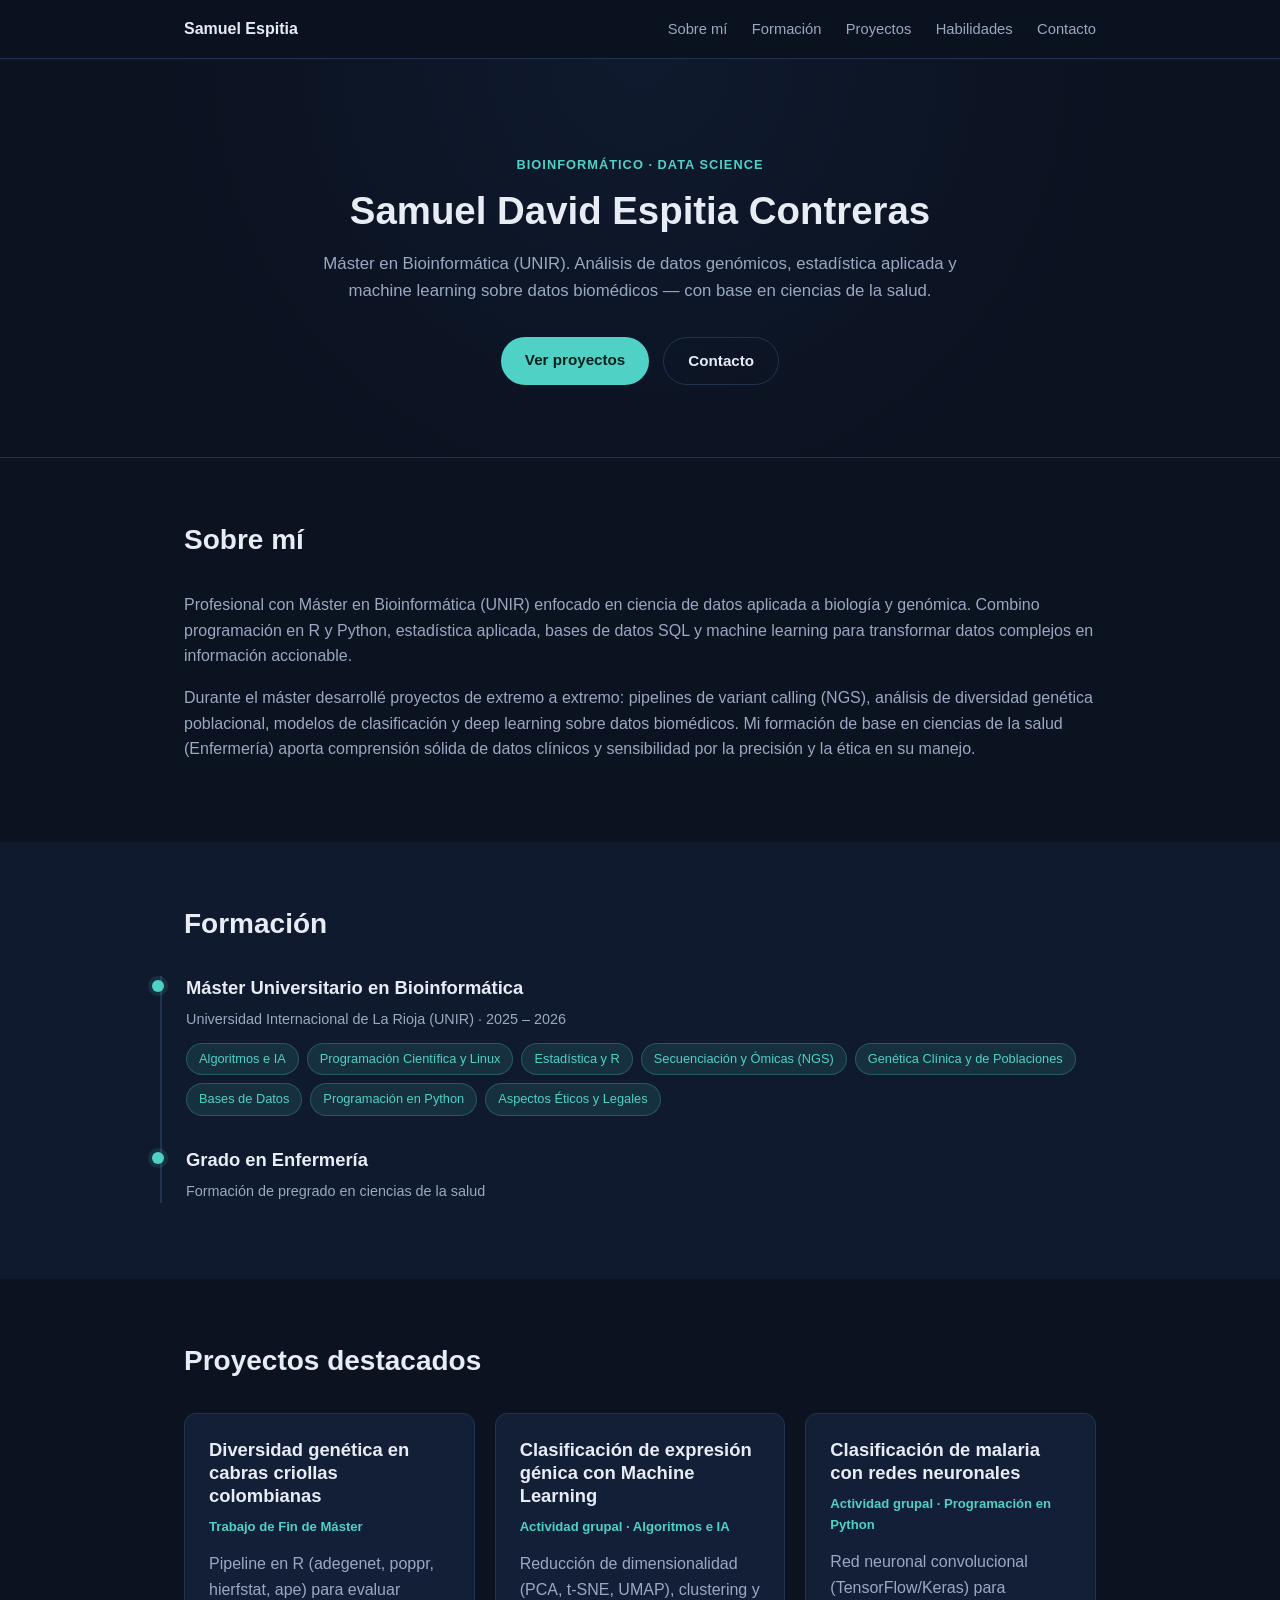
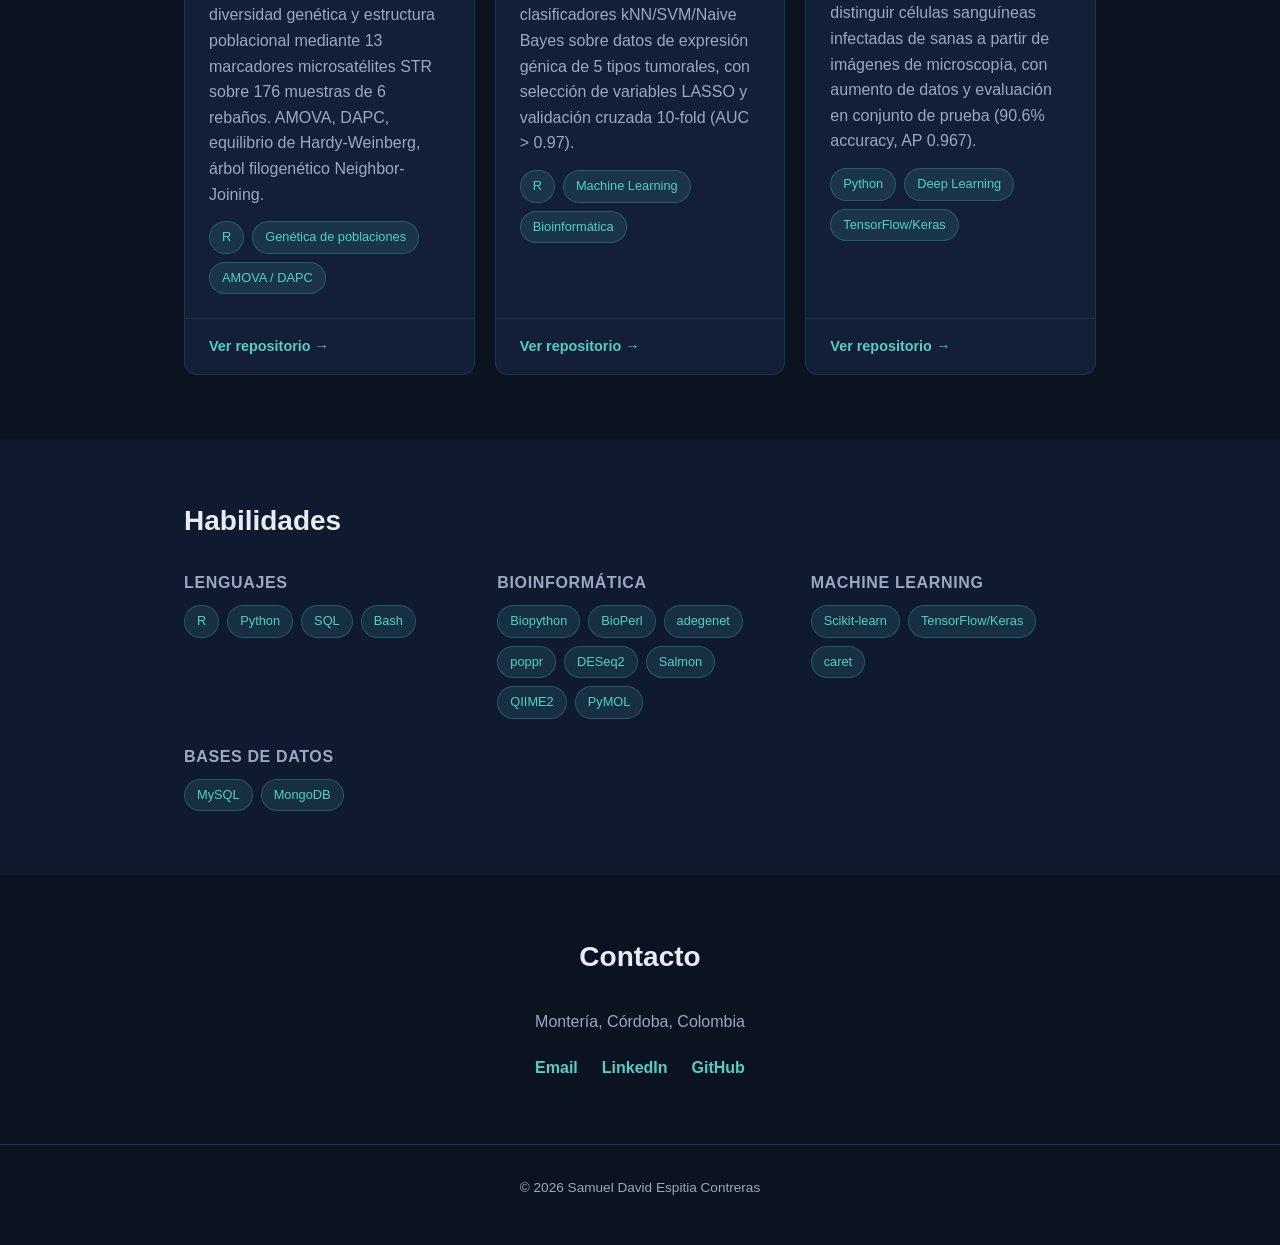
==== index.html @ 62659415 "sube portafolio web" ====
<!DOCTYPE html>
<html lang="es">
<head>
<meta charset="UTF-8">
<meta name="viewport" content="width=device-width, initial-scale=1.0">
<title>Samuel David Espitia Contreras — Bioinformático &amp; Data Science</title>
<meta name="description" content="Portafolio de Samuel David Espitia Contreras. Bioinformático y analista de datos, Máster en Bioinformática (UNIR).">
<link rel="stylesheet" href="style.css">
</head>
<body>

<header class="nav">
  <div class="nav-inner">
    <span class="nav-name">Samuel Espitia</span>
    <nav>
      <a href="#sobre-mi">Sobre mí</a>
      <a href="#formacion">Formación</a>
      <a href="#proyectos">Proyectos</a>
      <a href="#habilidades">Habilidades</a>
      <a href="#contacto">Contacto</a>
    </nav>
  </div>
</header>

<main>

  <section class="hero">
    <div class="hero-inner">
      <p class="eyebrow">Bioinformático &middot; Data Science</p>
      <h1>Samuel David Espitia Contreras</h1>
      <p class="hero-sub">Máster en Bioinformática (UNIR). Análisis de datos genómicos, estadística aplicada y machine learning sobre datos biomédicos — con base en ciencias de la salud.</p>
      <div class="hero-cta">
        <a class="btn btn-primary" href="#proyectos">Ver proyectos</a>
        <a class="btn btn-outline" href="#contacto">Contacto</a>
      </div>
    </div>
  </section>

  <section id="sobre-mi" class="section">
    <h2>Sobre mí</h2>
    <p>
      Profesional con Máster en Bioinformática (UNIR) enfocado en ciencia de datos aplicada a biología y genómica.
      Combino programación en R y Python, estadística aplicada, bases de datos SQL y machine learning para transformar
      datos complejos en información accionable.
    </p>
    <p>
      Durante el máster desarrollé proyectos de extremo a extremo: pipelines de variant calling (NGS), análisis de
      diversidad genética poblacional, modelos de clasificación y deep learning sobre datos biomédicos. Mi formación
      de base en ciencias de la salud (Enfermería) aporta comprensión sólida de datos clínicos y sensibilidad por la
      precisión y la ética en su manejo.
    </p>
  </section>

  <section id="formacion" class="section alt">
    <h2>Formación</h2>
    <div class="timeline">
      <div class="timeline-item">
        <div class="timeline-dot"></div>
        <div class="timeline-content">
          <h3>Máster Universitario en Bioinformática</h3>
          <p class="timeline-meta">Universidad Internacional de La Rioja (UNIR) &middot; 2025 – 2026</p>
          <div class="tags">
            <span class="tag">Algoritmos e IA</span>
            <span class="tag">Programación Científica y Linux</span>
            <span class="tag">Estadística y R</span>
            <span class="tag">Secuenciación y Ómicas (NGS)</span>
            <span class="tag">Genética Clínica y de Poblaciones</span>
            <span class="tag">Bases de Datos</span>
            <span class="tag">Programación en Python</span>
            <span class="tag">Aspectos Éticos y Legales</span>
          </div>
        </div>
      </div>
      <div class="timeline-item">
        <div class="timeline-dot"></div>
        <div class="timeline-content">
          <h3>Grado en Enfermería</h3>
          <p class="timeline-meta">Formación de pregrado en ciencias de la salud</p>
        </div>
      </div>
    </div>
  </section>

  <section id="proyectos" class="section">
    <h2>Proyectos destacados</h2>
    <div class="cards">

      <article class="card">
        <div class="card-body">
          <h3>Diversidad genética en cabras criollas colombianas</h3>
          <p class="card-tag">Trabajo de Fin de Máster</p>
          <p>
            Pipeline en R (adegenet, poppr, hierfstat, ape) para evaluar diversidad genética y estructura poblacional
            mediante 13 marcadores microsatélites STR sobre 176 muestras de 6 rebaños. AMOVA, DAPC, equilibrio de
            Hardy-Weinberg, árbol filogenético Neighbor-Joining.
          </p>
          <div class="tags">
            <span class="tag">R</span>
            <span class="tag">Genética de poblaciones</span>
            <span class="tag">AMOVA / DAPC</span>
          </div>
        </div>
        <div class="card-footer">
          <a href="https://github.com/samuelespitia2000/Analisis-de-diversidad-genetica-y-estructura-poblacional-en-cabras-mediante-marcadores-microsatelite" target="_blank" rel="noopener">Ver repositorio →</a>
        </div>
      </article>

      <article class="card">
        <div class="card-body">
          <h3>Clasificación de expresión génica con Machine Learning</h3>
          <p class="card-tag">Actividad grupal &middot; Algoritmos e IA</p>
          <p>
            Reducción de dimensionalidad (PCA, t-SNE, UMAP), clustering y clasificadores kNN/SVM/Naive Bayes sobre
            datos de expresión génica de 5 tipos tumorales, con selección de variables LASSO y validación cruzada
            10-fold (AUC &gt; 0.97).
          </p>
          <div class="tags">
            <span class="tag">R</span>
            <span class="tag">Machine Learning</span>
            <span class="tag">Bioinformática</span>
          </div>
        </div>
        <div class="card-footer">
          <a href="https://github.com/samuelespitia2000/clasificacion-ML-expresion-genica" target="_blank" rel="noopener">Ver repositorio →</a>
        </div>
      </article>

      <article class="card">
        <div class="card-body">
          <h3>Clasificación de malaria con redes neuronales</h3>
          <p class="card-tag">Actividad grupal &middot; Programación en Python</p>
          <p>
            Red neuronal convolucional (TensorFlow/Keras) para distinguir células sanguíneas infectadas de sanas a
            partir de imágenes de microscopía, con aumento de datos y evaluación en conjunto de prueba (90.6% accuracy,
            AP 0.967).
          </p>
          <div class="tags">
            <span class="tag">Python</span>
            <span class="tag">Deep Learning</span>
            <span class="tag">TensorFlow/Keras</span>
          </div>
        </div>
        <div class="card-footer">
          <a href="https://github.com/samuelespitia2000/clasificacion-CNN-malaria" target="_blank" rel="noopener">Ver repositorio →</a>
        </div>
      </article>

    </div>
  </section>

  <section id="habilidades" class="section alt">
    <h2>Habilidades</h2>
    <div class="skills-grid">
      <div class="skill-group">
        <h3>Lenguajes</h3>
        <div class="tags"><span class="tag">R</span><span class="tag">Python</span><span class="tag">SQL</span><span class="tag">Bash</span></div>
      </div>
      <div class="skill-group">
        <h3>Bioinformática</h3>
        <div class="tags"><span class="tag">Biopython</span><span class="tag">BioPerl</span><span class="tag">adegenet</span><span class="tag">poppr</span><span class="tag">DESeq2</span><span class="tag">Salmon</span><span class="tag">QIIME2</span><span class="tag">PyMOL</span></div>
      </div>
      <div class="skill-group">
        <h3>Machine Learning</h3>
        <div class="tags"><span class="tag">Scikit-learn</span><span class="tag">TensorFlow/Keras</span><span class="tag">caret</span></div>
      </div>
      <div class="skill-group">
        <h3>Bases de datos</h3>
        <div class="tags"><span class="tag">MySQL</span><span class="tag">MongoDB</span></div>
      </div>
    </div>
  </section>

  <section id="contacto" class="section contact">
    <h2>Contacto</h2>
    <p>Montería, Córdoba, Colombia</p>
    <div class="contact-links">
      <a href="mailto:samuelespitia2000@gmail.com">Email</a>
      <a href="https://www.linkedin.com/in/samuel-david-espitia-contreras-a6755a175/" target="_blank" rel="noopener">LinkedIn</a>
      <a href="https://github.com/samuelespitia2000" target="_blank" rel="noopener">GitHub</a>
    </div>
  </section>

</main>

<footer class="footer">
  <p>&copy; 2026 Samuel David Espitia Contreras</p>
</footer>

</body>
</html>
---- style.css ----
:root {
  --bg: #0b1220;
  --bg-alt: #0f1a2e;
  --surface: #131f36;
  --border: #223251;
  --text: #e7ecf5;
  --text-muted: #9aa8c2;
  --accent: #4fd1c5;
  --accent-soft: rgba(79, 209, 197, 0.12);
  --radius: 12px;
  --max-width: 960px;
  font-size: 16px;
}

* { box-sizing: border-box; }

html { scroll-behavior: smooth; }

body {
  margin: 0;
  font-family: -apple-system, BlinkMacSystemFont, "Segoe UI", Roboto, Helvetica, Arial, sans-serif;
  background: var(--bg);
  color: var(--text);
  line-height: 1.6;
}

a { color: var(--accent); text-decoration: none; }
a:hover { text-decoration: underline; }

h1, h2, h3 { font-weight: 700; line-height: 1.25; margin: 0 0 0.5em; }
h2 { font-size: 1.75rem; margin-bottom: 1.25em; }
h3 { font-size: 1.15rem; }
p { color: var(--text-muted); margin: 0 0 1em; }

.nav {
  position: sticky;
  top: 0;
  z-index: 10;
  background: rgba(11, 18, 32, 0.85);
  backdrop-filter: blur(8px);
  border-bottom: 1px solid var(--border);
}
.nav-inner {
  max-width: var(--max-width);
  margin: 0 auto;
  padding: 16px 24px;
  display: flex;
  justify-content: space-between;
  align-items: center;
  flex-wrap: wrap;
  gap: 12px;
}
.nav-name { font-weight: 700; color: var(--text); }
.nav nav a {
  color: var(--text-muted);
  margin-left: 20px;
  font-size: 0.92rem;
}
.nav nav a:first-child { margin-left: 0; }
.nav nav a:hover { color: var(--accent); text-decoration: none; }

.hero {
  padding: 96px 24px 72px;
  text-align: center;
  border-bottom: 1px solid var(--border);
  background: radial-gradient(circle at 50% 0%, var(--bg-alt), var(--bg) 65%);
}
.hero-inner { max-width: 680px; margin: 0 auto; }
.eyebrow {
  color: var(--accent);
  text-transform: uppercase;
  letter-spacing: 0.08em;
  font-size: 0.8rem;
  font-weight: 600;
  margin-bottom: 12px;
}
.hero h1 { font-size: 2.4rem; margin-bottom: 16px; }
.hero-sub { font-size: 1.05rem; margin-bottom: 32px; }
.hero-cta { display: flex; gap: 14px; justify-content: center; flex-wrap: wrap; }

.btn {
  display: inline-block;
  padding: 11px 24px;
  border-radius: 999px;
  font-weight: 600;
  font-size: 0.95rem;
}
.btn:hover { text-decoration: none; }
.btn-primary { background: var(--accent); color: #04211d; }
.btn-primary:hover { opacity: 0.9; }
.btn-outline { border: 1px solid var(--border); color: var(--text); }
.btn-outline:hover { border-color: var(--accent); color: var(--accent); }

.section {
  max-width: var(--max-width);
  margin: 0 auto;
  padding: 64px 24px;
}
.section.alt { background: var(--bg-alt); max-width: 100%; }
.section.alt > * { max-width: var(--max-width); margin-left: auto; margin-right: auto; }
.section.alt h2 { max-width: var(--max-width); margin-left: auto; margin-right: auto; }

/* alt sections need inner wrapper for width; simplify by wrapping content */
#formacion, #habilidades {
  padding-left: 0;
  padding-right: 0;
}
#formacion > h2, #formacion > .timeline,
#habilidades > h2, #habilidades > .skills-grid {
  max-width: var(--max-width);
  margin-left: auto;
  margin-right: auto;
  padding-left: 24px;
  padding-right: 24px;
}

.timeline { position: relative; padding-left: 28px; border-left: 2px solid var(--border); }
.timeline-item { position: relative; padding-bottom: 32px; }
.timeline-item:last-child { padding-bottom: 0; }
.timeline-dot {
  position: absolute;
  left: -34px;
  top: 4px;
  width: 12px;
  height: 12px;
  border-radius: 50%;
  background: var(--accent);
  box-shadow: 0 0 0 4px var(--accent-soft);
}
.timeline-meta { font-size: 0.9rem; margin-bottom: 12px; }

.tags { display: flex; flex-wrap: wrap; gap: 8px; }
.tag {
  font-size: 0.8rem;
  padding: 5px 12px;
  border-radius: 999px;
  background: var(--accent-soft);
  color: var(--accent);
  border: 1px solid rgba(79, 209, 197, 0.25);
  white-space: nowrap;
}

.cards {
  display: grid;
  grid-template-columns: repeat(auto-fit, minmax(260px, 1fr));
  gap: 20px;
}
.card {
  background: var(--surface);
  border: 1px solid var(--border);
  border-radius: var(--radius);
  display: flex;
  flex-direction: column;
  justify-content: space-between;
  transition: border-color 0.15s ease;
}
.card:hover { border-color: var(--accent); }
.card-body { padding: 24px; }
.card-tag { color: var(--accent); font-size: 0.82rem; font-weight: 600; margin-bottom: 10px; }
.card p { margin-bottom: 14px; }
.card-footer {
  padding: 16px 24px;
  border-top: 1px solid var(--border);
  font-size: 0.9rem;
  font-weight: 600;
}

.skills-grid {
  display: grid;
  grid-template-columns: repeat(auto-fit, minmax(220px, 1fr));
  gap: 28px;
}
.skill-group h3 { margin-bottom: 12px; font-size: 1rem; color: var(--text-muted); text-transform: uppercase; letter-spacing: 0.04em; }

.contact { text-align: center; }
.contact-links { display: flex; gap: 24px; justify-content: center; margin-top: 20px; flex-wrap: wrap; }
.contact-links a { font-weight: 600; font-size: 1rem; }

.footer {
  text-align: center;
  padding: 32px 24px;
  border-top: 1px solid var(--border);
  color: var(--text-muted);
  font-size: 0.85rem;
}

@media (max-width: 640px) {
  .nav-inner { flex-direction: column; align-items: flex-start; }
  .nav nav a { margin-left: 0; margin-right: 16px; }
  .hero { padding: 64px 20px 48px; }
  .hero h1 { font-size: 1.9rem; }
  .section { padding: 48px 20px; }
}
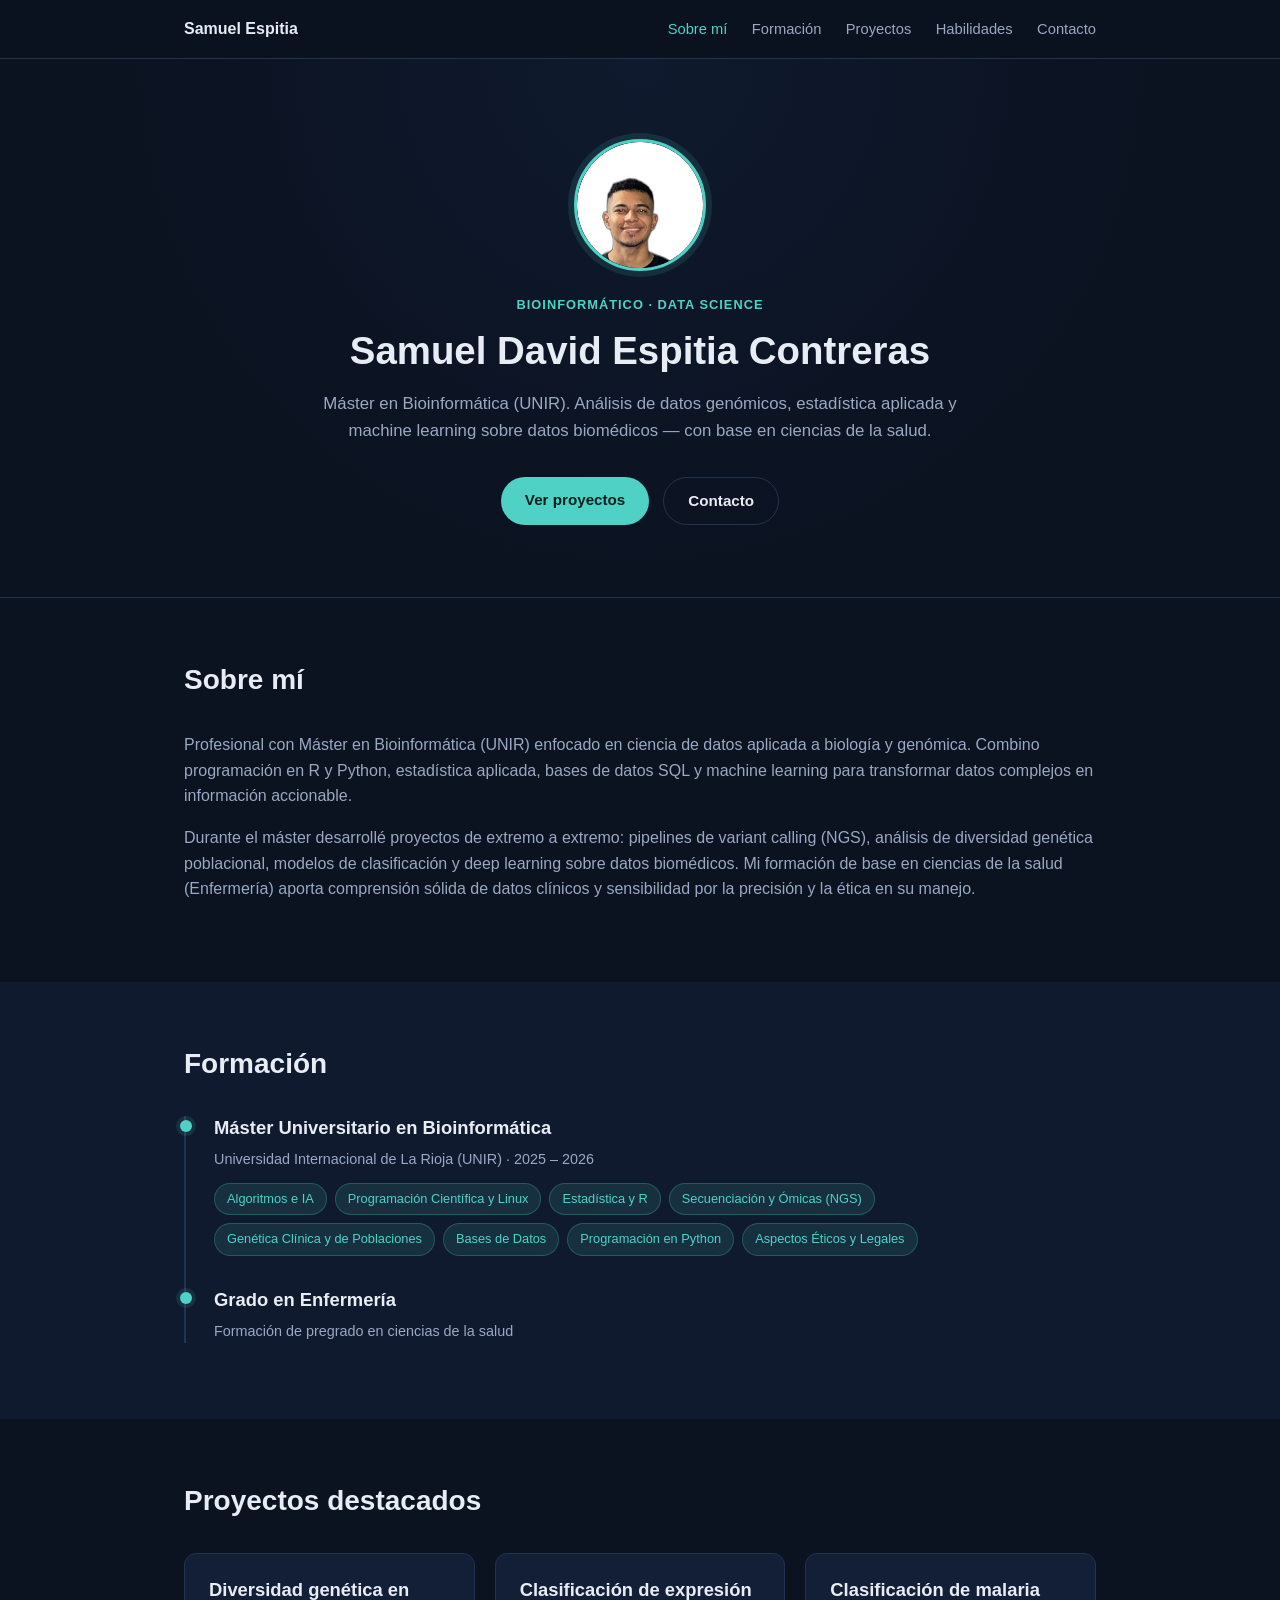
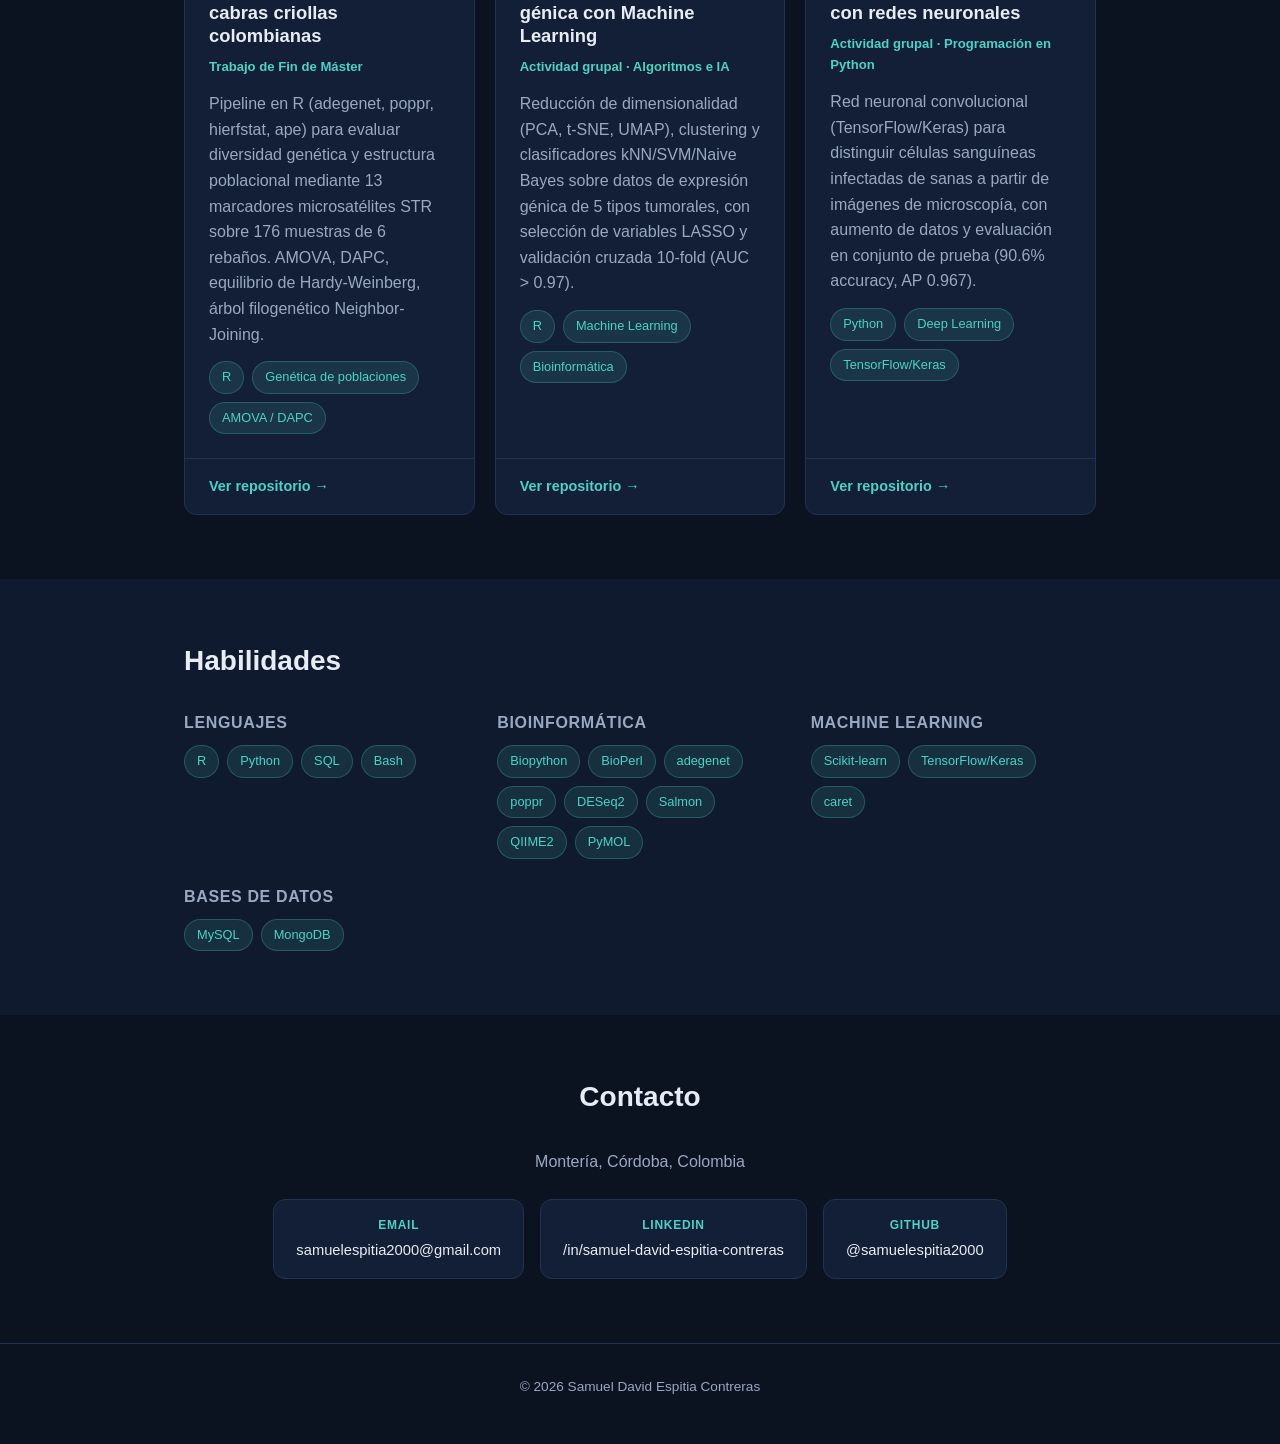
==== commit 01a589f2: "agrego foto y mejoro contacto" ====
--- a/index.html
+++ b/index.html
@@ -5,6 +5,16 @@
 <meta name="viewport" content="width=device-width, initial-scale=1.0">
 <title>Samuel David Espitia Contreras — Bioinformático &amp; Data Science</title>
 <meta name="description" content="Portafolio de Samuel David Espitia Contreras. Bioinformático y analista de datos, Máster en Bioinformática (UNIR).">
+<meta name="theme-color" content="#0b1220">
+
+<meta property="og:type" content="website">
+<meta property="og:title" content="Samuel David Espitia Contreras — Bioinformático & Data Science">
+<meta property="og:description" content="Portafolio de Samuel David Espitia Contreras. Bioinformático y analista de datos, Máster en Bioinformática (UNIR).">
+<meta property="og:image" content="https://samuelespitia2000.github.io/assets/foto.png">
+<meta property="og:url" content="https://samuelespitia2000.github.io/">
+<meta name="twitter:card" content="summary">
+
+<link rel="icon" type="image/png" href="assets/favicon.png">
 <link rel="stylesheet" href="style.css">
 </head>
 <body>
@@ -26,6 +36,7 @@
 
   <section class="hero">
     <div class="hero-inner">
+      <img class="hero-photo" src="assets/foto.png" width="132" height="132" alt="Foto de Samuel David Espitia Contreras">
       <p class="eyebrow">Bioinformático &middot; Data Science</p>
       <h1>Samuel David Espitia Contreras</h1>
       <p class="hero-sub">Máster en Bioinformática (UNIR). Análisis de datos genómicos, estadística aplicada y machine learning sobre datos biomédicos — con base en ciencias de la salud.</p>
@@ -37,146 +48,165 @@
   </section>
 
   <section id="sobre-mi" class="section">
-    <h2>Sobre mí</h2>
-    <p>
-      Profesional con Máster en Bioinformática (UNIR) enfocado en ciencia de datos aplicada a biología y genómica.
-      Combino programación en R y Python, estadística aplicada, bases de datos SQL y machine learning para transformar
-      datos complejos en información accionable.
-    </p>
-    <p>
-      Durante el máster desarrollé proyectos de extremo a extremo: pipelines de variant calling (NGS), análisis de
-      diversidad genética poblacional, modelos de clasificación y deep learning sobre datos biomédicos. Mi formación
-      de base en ciencias de la salud (Enfermería) aporta comprensión sólida de datos clínicos y sensibilidad por la
-      precisión y la ética en su manejo.
-    </p>
+    <div class="section-inner">
+      <h2>Sobre mí</h2>
+      <p>
+        Profesional con Máster en Bioinformática (UNIR) enfocado en ciencia de datos aplicada a biología y genómica.
+        Combino programación en R y Python, estadística aplicada, bases de datos SQL y machine learning para transformar
+        datos complejos en información accionable.
+      </p>
+      <p>
+        Durante el máster desarrollé proyectos de extremo a extremo: pipelines de variant calling (NGS), análisis de
+        diversidad genética poblacional, modelos de clasificación y deep learning sobre datos biomédicos. Mi formación
+        de base en ciencias de la salud (Enfermería) aporta comprensión sólida de datos clínicos y sensibilidad por la
+        precisión y la ética en su manejo.
+      </p>
+    </div>
   </section>
 
   <section id="formacion" class="section alt">
-    <h2>Formación</h2>
-    <div class="timeline">
-      <div class="timeline-item">
-        <div class="timeline-dot"></div>
-        <div class="timeline-content">
-          <h3>Máster Universitario en Bioinformática</h3>
-          <p class="timeline-meta">Universidad Internacional de La Rioja (UNIR) &middot; 2025 – 2026</p>
-          <div class="tags">
-            <span class="tag">Algoritmos e IA</span>
-            <span class="tag">Programación Científica y Linux</span>
-            <span class="tag">Estadística y R</span>
-            <span class="tag">Secuenciación y Ómicas (NGS)</span>
-            <span class="tag">Genética Clínica y de Poblaciones</span>
-            <span class="tag">Bases de Datos</span>
-            <span class="tag">Programación en Python</span>
-            <span class="tag">Aspectos Éticos y Legales</span>
-          </div>
-        </div>
-      </div>
-      <div class="timeline-item">
-        <div class="timeline-dot"></div>
-        <div class="timeline-content">
-          <h3>Grado en Enfermería</h3>
-          <p class="timeline-meta">Formación de pregrado en ciencias de la salud</p>
+    <div class="section-inner">
+      <h2>Formación</h2>
+      <div class="timeline">
+        <div class="timeline-item">
+          <div class="timeline-dot"></div>
+          <div class="timeline-content">
+            <h3>Máster Universitario en Bioinformática</h3>
+            <p class="timeline-meta">Universidad Internacional de La Rioja (UNIR) &middot; 2025 – 2026</p>
+            <div class="tags">
+              <span class="tag">Algoritmos e IA</span>
+              <span class="tag">Programación Científica y Linux</span>
+              <span class="tag">Estadística y R</span>
+              <span class="tag">Secuenciación y Ómicas (NGS)</span>
+              <span class="tag">Genética Clínica y de Poblaciones</span>
+              <span class="tag">Bases de Datos</span>
+              <span class="tag">Programación en Python</span>
+              <span class="tag">Aspectos Éticos y Legales</span>
+            </div>
+          </div>
+        </div>
+        <div class="timeline-item">
+          <div class="timeline-dot"></div>
+          <div class="timeline-content">
+            <h3>Grado en Enfermería</h3>
+            <p class="timeline-meta">Formación de pregrado en ciencias de la salud</p>
+          </div>
         </div>
       </div>
     </div>
   </section>
 
   <section id="proyectos" class="section">
-    <h2>Proyectos destacados</h2>
-    <div class="cards">
-
-      <article class="card">
-        <div class="card-body">
-          <h3>Diversidad genética en cabras criollas colombianas</h3>
-          <p class="card-tag">Trabajo de Fin de Máster</p>
-          <p>
-            Pipeline en R (adegenet, poppr, hierfstat, ape) para evaluar diversidad genética y estructura poblacional
-            mediante 13 marcadores microsatélites STR sobre 176 muestras de 6 rebaños. AMOVA, DAPC, equilibrio de
-            Hardy-Weinberg, árbol filogenético Neighbor-Joining.
-          </p>
-          <div class="tags">
-            <span class="tag">R</span>
-            <span class="tag">Genética de poblaciones</span>
-            <span class="tag">AMOVA / DAPC</span>
-          </div>
-        </div>
-        <div class="card-footer">
-          <a href="https://github.com/samuelespitia2000/Analisis-de-diversidad-genetica-y-estructura-poblacional-en-cabras-mediante-marcadores-microsatelite" target="_blank" rel="noopener">Ver repositorio →</a>
-        </div>
-      </article>
-
-      <article class="card">
-        <div class="card-body">
-          <h3>Clasificación de expresión génica con Machine Learning</h3>
-          <p class="card-tag">Actividad grupal &middot; Algoritmos e IA</p>
-          <p>
-            Reducción de dimensionalidad (PCA, t-SNE, UMAP), clustering y clasificadores kNN/SVM/Naive Bayes sobre
-            datos de expresión génica de 5 tipos tumorales, con selección de variables LASSO y validación cruzada
-            10-fold (AUC &gt; 0.97).
-          </p>
-          <div class="tags">
-            <span class="tag">R</span>
-            <span class="tag">Machine Learning</span>
-            <span class="tag">Bioinformática</span>
-          </div>
-        </div>
-        <div class="card-footer">
-          <a href="https://github.com/samuelespitia2000/clasificacion-ML-expresion-genica" target="_blank" rel="noopener">Ver repositorio →</a>
-        </div>
-      </article>
-
-      <article class="card">
-        <div class="card-body">
-          <h3>Clasificación de malaria con redes neuronales</h3>
-          <p class="card-tag">Actividad grupal &middot; Programación en Python</p>
-          <p>
-            Red neuronal convolucional (TensorFlow/Keras) para distinguir células sanguíneas infectadas de sanas a
-            partir de imágenes de microscopía, con aumento de datos y evaluación en conjunto de prueba (90.6% accuracy,
-            AP 0.967).
-          </p>
-          <div class="tags">
-            <span class="tag">Python</span>
-            <span class="tag">Deep Learning</span>
-            <span class="tag">TensorFlow/Keras</span>
-          </div>
-        </div>
-        <div class="card-footer">
-          <a href="https://github.com/samuelespitia2000/clasificacion-CNN-malaria" target="_blank" rel="noopener">Ver repositorio →</a>
-        </div>
-      </article>
-
+    <div class="section-inner">
+      <h2>Proyectos destacados</h2>
+      <div class="cards">
+
+        <article class="card">
+          <div class="card-body">
+            <h3>Diversidad genética en cabras criollas colombianas</h3>
+            <p class="card-tag">Trabajo de Fin de Máster</p>
+            <p>
+              Pipeline en R (adegenet, poppr, hierfstat, ape) para evaluar diversidad genética y estructura poblacional
+              mediante 13 marcadores microsatélites STR sobre 176 muestras de 6 rebaños. AMOVA, DAPC, equilibrio de
+              Hardy-Weinberg, árbol filogenético Neighbor-Joining.
+            </p>
+            <div class="tags">
+              <span class="tag">R</span>
+              <span class="tag">Genética de poblaciones</span>
+              <span class="tag">AMOVA / DAPC</span>
+            </div>
+          </div>
+          <div class="card-footer">
+            <a href="https://github.com/samuelespitia2000/Analisis-de-diversidad-genetica-y-estructura-poblacional-en-cabras-mediante-marcadores-microsatelite" target="_blank" rel="noopener">Ver repositorio →</a>
+          </div>
+        </article>
+
+        <article class="card">
+          <div class="card-body">
+            <h3>Clasificación de expresión génica con Machine Learning</h3>
+            <p class="card-tag">Actividad grupal &middot; Algoritmos e IA</p>
+            <p>
+              Reducción de dimensionalidad (PCA, t-SNE, UMAP), clustering y clasificadores kNN/SVM/Naive Bayes sobre
+              datos de expresión génica de 5 tipos tumorales, con selección de variables LASSO y validación cruzada
+              10-fold (AUC &gt; 0.97).
+            </p>
+            <div class="tags">
+              <span class="tag">R</span>
+              <span class="tag">Machine Learning</span>
+              <span class="tag">Bioinformática</span>
+            </div>
+          </div>
+          <div class="card-footer">
+            <a href="https://github.com/samuelespitia2000/clasificacion-ML-expresion-genica" target="_blank" rel="noopener">Ver repositorio →</a>
+          </div>
+        </article>
+
+        <article class="card">
+          <div class="card-body">
+            <h3>Clasificación de malaria con redes neuronales</h3>
+            <p class="card-tag">Actividad grupal &middot; Programación en Python</p>
+            <p>
+              Red neuronal convolucional (TensorFlow/Keras) para distinguir células sanguíneas infectadas de sanas a
+              partir de imágenes de microscopía, con aumento de datos y evaluación en conjunto de prueba (90.6% accuracy,
+              AP 0.967).
+            </p>
+            <div class="tags">
+              <span class="tag">Python</span>
+              <span class="tag">Deep Learning</span>
+              <span class="tag">TensorFlow/Keras</span>
+            </div>
+          </div>
+          <div class="card-footer">
+            <a href="https://github.com/samuelespitia2000/clasificacion-CNN-malaria" target="_blank" rel="noopener">Ver repositorio →</a>
+          </div>
+        </article>
+
+      </div>
     </div>
   </section>
 
   <section id="habilidades" class="section alt">
-    <h2>Habilidades</h2>
-    <div class="skills-grid">
-      <div class="skill-group">
-        <h3>Lenguajes</h3>
-        <div class="tags"><span class="tag">R</span><span class="tag">Python</span><span class="tag">SQL</span><span class="tag">Bash</span></div>
-      </div>
-      <div class="skill-group">
-        <h3>Bioinformática</h3>
-        <div class="tags"><span class="tag">Biopython</span><span class="tag">BioPerl</span><span class="tag">adegenet</span><span class="tag">poppr</span><span class="tag">DESeq2</span><span class="tag">Salmon</span><span class="tag">QIIME2</span><span class="tag">PyMOL</span></div>
-      </div>
-      <div class="skill-group">
-        <h3>Machine Learning</h3>
-        <div class="tags"><span class="tag">Scikit-learn</span><span class="tag">TensorFlow/Keras</span><span class="tag">caret</span></div>
-      </div>
-      <div class="skill-group">
-        <h3>Bases de datos</h3>
-        <div class="tags"><span class="tag">MySQL</span><span class="tag">MongoDB</span></div>
+    <div class="section-inner">
+      <h2>Habilidades</h2>
+      <div class="skills-grid">
+        <div class="skill-group">
+          <h3>Lenguajes</h3>
+          <div class="tags"><span class="tag">R</span><span class="tag">Python</span><span class="tag">SQL</span><span class="tag">Bash</span></div>
+        </div>
+        <div class="skill-group">
+          <h3>Bioinformática</h3>
+          <div class="tags"><span class="tag">Biopython</span><span class="tag">BioPerl</span><span class="tag">adegenet</span><span class="tag">poppr</span><span class="tag">DESeq2</span><span class="tag">Salmon</span><span class="tag">QIIME2</span><span class="tag">PyMOL</span></div>
+        </div>
+        <div class="skill-group">
+          <h3>Machine Learning</h3>
+          <div class="tags"><span class="tag">Scikit-learn</span><span class="tag">TensorFlow/Keras</span><span class="tag">caret</span></div>
+        </div>
+        <div class="skill-group">
+          <h3>Bases de datos</h3>
+          <div class="tags"><span class="tag">MySQL</span><span class="tag">MongoDB</span></div>
+        </div>
       </div>
     </div>
   </section>
 
   <section id="contacto" class="section contact">
-    <h2>Contacto</h2>
-    <p>Montería, Córdoba, Colombia</p>
-    <div class="contact-links">
-      <a href="mailto:samuelespitia2000@gmail.com">Email</a>
-      <a href="https://www.linkedin.com/in/samuel-david-espitia-contreras-a6755a175/" target="_blank" rel="noopener">LinkedIn</a>
-      <a href="https://github.com/samuelespitia2000" target="_blank" rel="noopener">GitHub</a>
+    <div class="section-inner">
+      <h2>Contacto</h2>
+      <p>Montería, Córdoba, Colombia</p>
+      <div class="contact-links">
+        <a class="contact-link" href="mailto:samuelespitia2000@gmail.com">
+          <span class="contact-label">Email</span>
+          <span class="contact-value">samuelespitia2000@gmail.com</span>
+        </a>
+        <a class="contact-link" href="https://www.linkedin.com/in/samuel-david-espitia-contreras-a6755a175/" target="_blank" rel="noopener">
+          <span class="contact-label">LinkedIn</span>
+          <span class="contact-value">/in/samuel-david-espitia-contreras</span>
+        </a>
+        <a class="contact-link" href="https://github.com/samuelespitia2000" target="_blank" rel="noopener">
+          <span class="contact-label">GitHub</span>
+          <span class="contact-value">@samuelespitia2000</span>
+        </a>
+      </div>
     </div>
   </section>
 
@@ -186,5 +216,18 @@
   <p>&copy; 2026 Samuel David Espitia Contreras</p>
 </footer>
 
+<script>
+  const links = document.querySelectorAll('.nav nav a');
+  const sections = [...links].map(a => document.querySelector(a.getAttribute('href')));
+  const setActive = () => {
+    let current = sections[0];
+    const y = window.scrollY + 120;
+    sections.forEach(s => { if (s && s.offsetTop <= y) current = s; });
+    links.forEach(a => a.classList.toggle('active', a.getAttribute('href') === '#' + current.id));
+  };
+  document.addEventListener('scroll', setActive, { passive: true });
+  setActive();
+</script>
+
 </body>
 </html>
--- a/style.css
+++ b/style.css
@@ -32,6 +32,8 @@
 h3 { font-size: 1.15rem; }
 p { color: var(--text-muted); margin: 0 0 1em; }
 
+img { max-width: 100%; display: block; }
+
 .nav {
   position: sticky;
   top: 0;
@@ -55,17 +57,28 @@
   color: var(--text-muted);
   margin-left: 20px;
   font-size: 0.92rem;
+  transition: color 0.15s ease;
 }
 .nav nav a:first-child { margin-left: 0; }
-.nav nav a:hover { color: var(--accent); text-decoration: none; }
+.nav nav a:hover,
+.nav nav a.active { color: var(--accent); text-decoration: none; }
 
 .hero {
-  padding: 96px 24px 72px;
+  padding: 80px 24px 72px;
   text-align: center;
   border-bottom: 1px solid var(--border);
   background: radial-gradient(circle at 50% 0%, var(--bg-alt), var(--bg) 65%);
+  scroll-margin-top: 64px;
 }
 .hero-inner { max-width: 680px; margin: 0 auto; }
+.hero-photo {
+  width: 132px;
+  height: 132px;
+  border-radius: 50%;
+  margin: 0 auto 24px;
+  border: 3px solid var(--accent);
+  box-shadow: 0 0 0 6px var(--accent-soft);
+}
 .eyebrow {
   color: var(--accent);
   text-transform: uppercase;
@@ -92,26 +105,13 @@
 .btn-outline:hover { border-color: var(--accent); color: var(--accent); }
 
 .section {
+  scroll-margin-top: 64px;
+}
+.section.alt { background: var(--bg-alt); }
+.section-inner {
   max-width: var(--max-width);
   margin: 0 auto;
   padding: 64px 24px;
-}
-.section.alt { background: var(--bg-alt); max-width: 100%; }
-.section.alt > * { max-width: var(--max-width); margin-left: auto; margin-right: auto; }
-.section.alt h2 { max-width: var(--max-width); margin-left: auto; margin-right: auto; }
-
-/* alt sections need inner wrapper for width; simplify by wrapping content */
-#formacion, #habilidades {
-  padding-left: 0;
-  padding-right: 0;
-}
-#formacion > h2, #formacion > .timeline,
-#habilidades > h2, #habilidades > .skills-grid {
-  max-width: var(--max-width);
-  margin-left: auto;
-  margin-right: auto;
-  padding-left: 24px;
-  padding-right: 24px;
 }
 
 .timeline { position: relative; padding-left: 28px; border-left: 2px solid var(--border); }
@@ -152,9 +152,9 @@
   display: flex;
   flex-direction: column;
   justify-content: space-between;
-  transition: border-color 0.15s ease;
-}
-.card:hover { border-color: var(--accent); }
+  transition: border-color 0.15s ease, transform 0.15s ease;
+}
+.card:hover { border-color: var(--accent); transform: translateY(-2px); }
 .card-body { padding: 24px; }
 .card-tag { color: var(--accent); font-size: 0.82rem; font-weight: 600; margin-bottom: 10px; }
 .card p { margin-bottom: 14px; }
@@ -173,8 +173,34 @@
 .skill-group h3 { margin-bottom: 12px; font-size: 1rem; color: var(--text-muted); text-transform: uppercase; letter-spacing: 0.04em; }
 
 .contact { text-align: center; }
-.contact-links { display: flex; gap: 24px; justify-content: center; margin-top: 20px; flex-wrap: wrap; }
-.contact-links a { font-weight: 600; font-size: 1rem; }
+.contact-links {
+  display: flex;
+  gap: 16px;
+  justify-content: center;
+  margin-top: 24px;
+  flex-wrap: wrap;
+}
+.contact-link {
+  display: flex;
+  flex-direction: column;
+  align-items: center;
+  gap: 4px;
+  padding: 16px 22px;
+  min-width: 180px;
+  background: var(--surface);
+  border: 1px solid var(--border);
+  border-radius: var(--radius);
+  transition: border-color 0.15s ease, transform 0.15s ease;
+}
+.contact-link:hover { border-color: var(--accent); transform: translateY(-2px); text-decoration: none; }
+.contact-label {
+  color: var(--accent);
+  font-size: 0.75rem;
+  font-weight: 700;
+  text-transform: uppercase;
+  letter-spacing: 0.06em;
+}
+.contact-value { color: var(--text); font-size: 0.92rem; word-break: break-word; }
 
 .footer {
   text-align: center;
@@ -187,7 +213,8 @@
 @media (max-width: 640px) {
   .nav-inner { flex-direction: column; align-items: flex-start; }
   .nav nav a { margin-left: 0; margin-right: 16px; }
-  .hero { padding: 64px 20px 48px; }
+  .hero { padding: 56px 20px 48px; }
   .hero h1 { font-size: 1.9rem; }
-  .section { padding: 48px 20px; }
-}
+  .hero-photo { width: 108px; height: 108px; }
+  .section-inner { padding: 48px 20px; }
+}
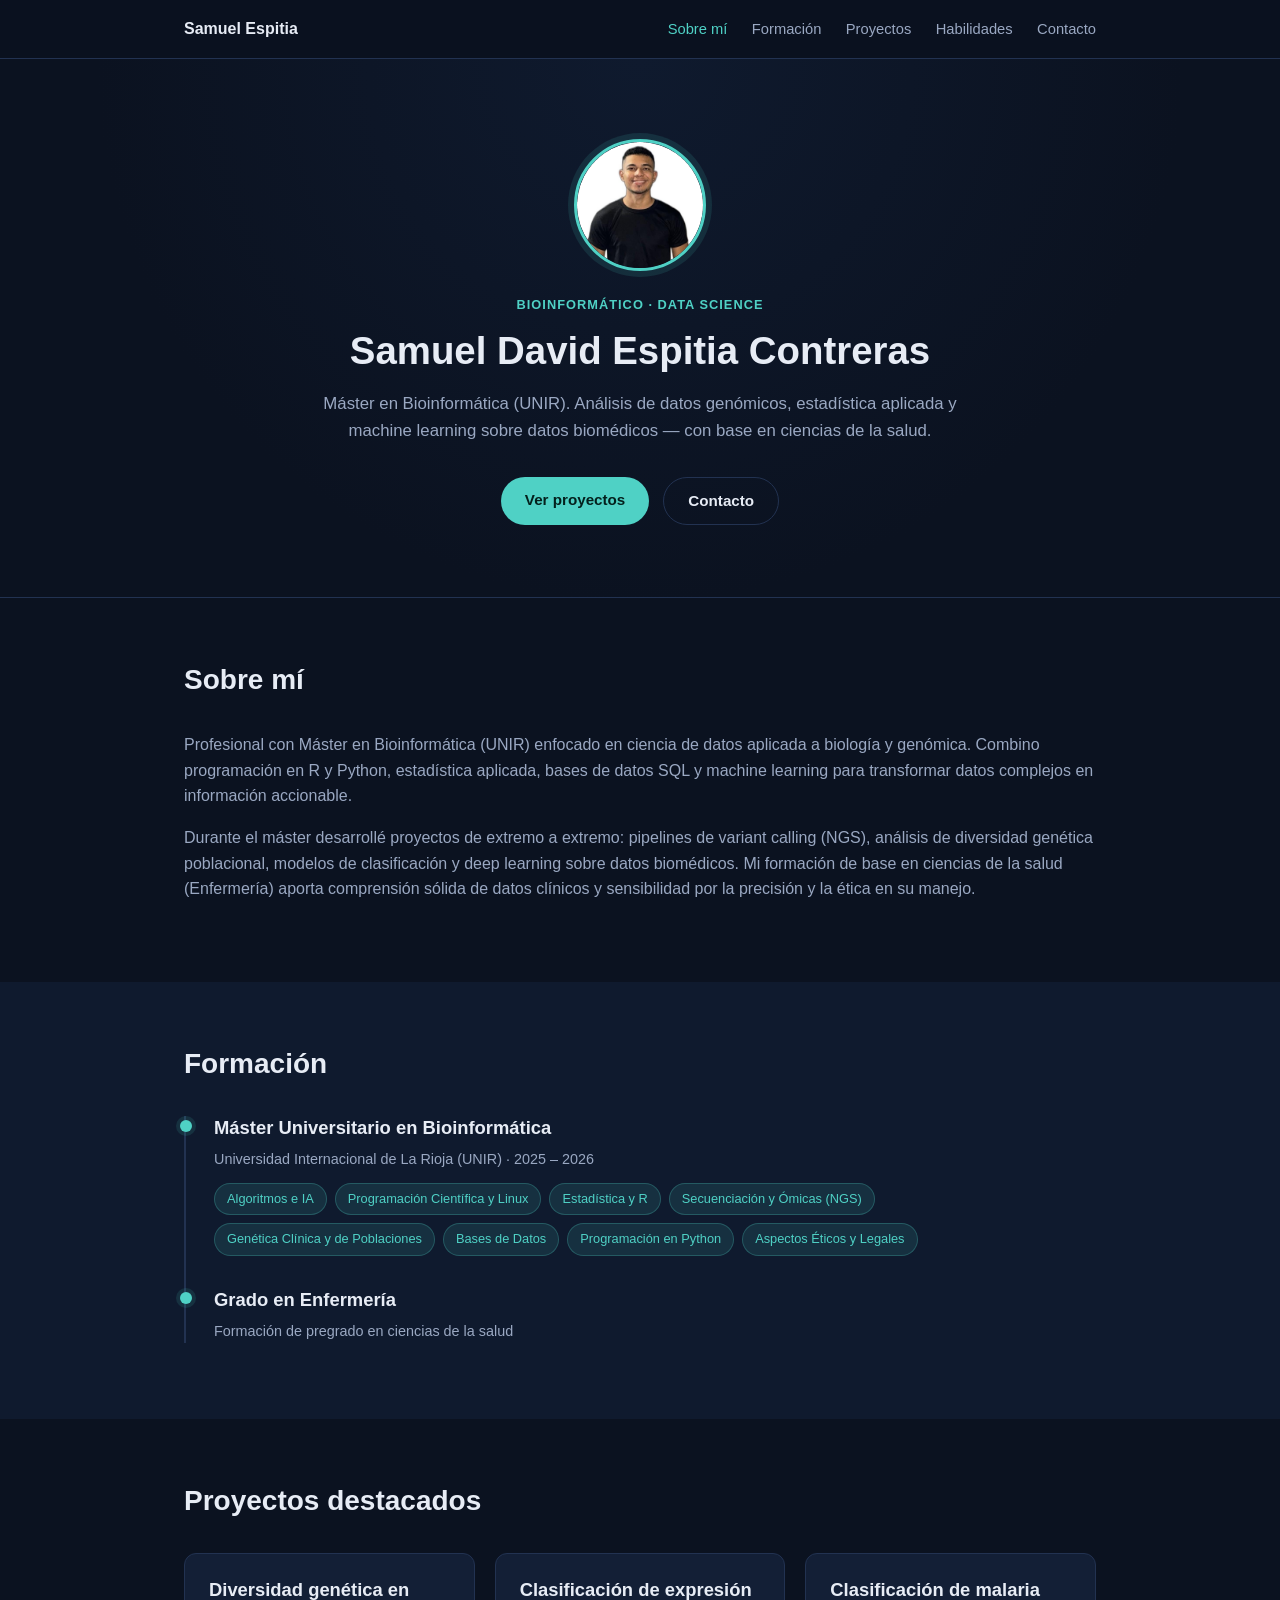
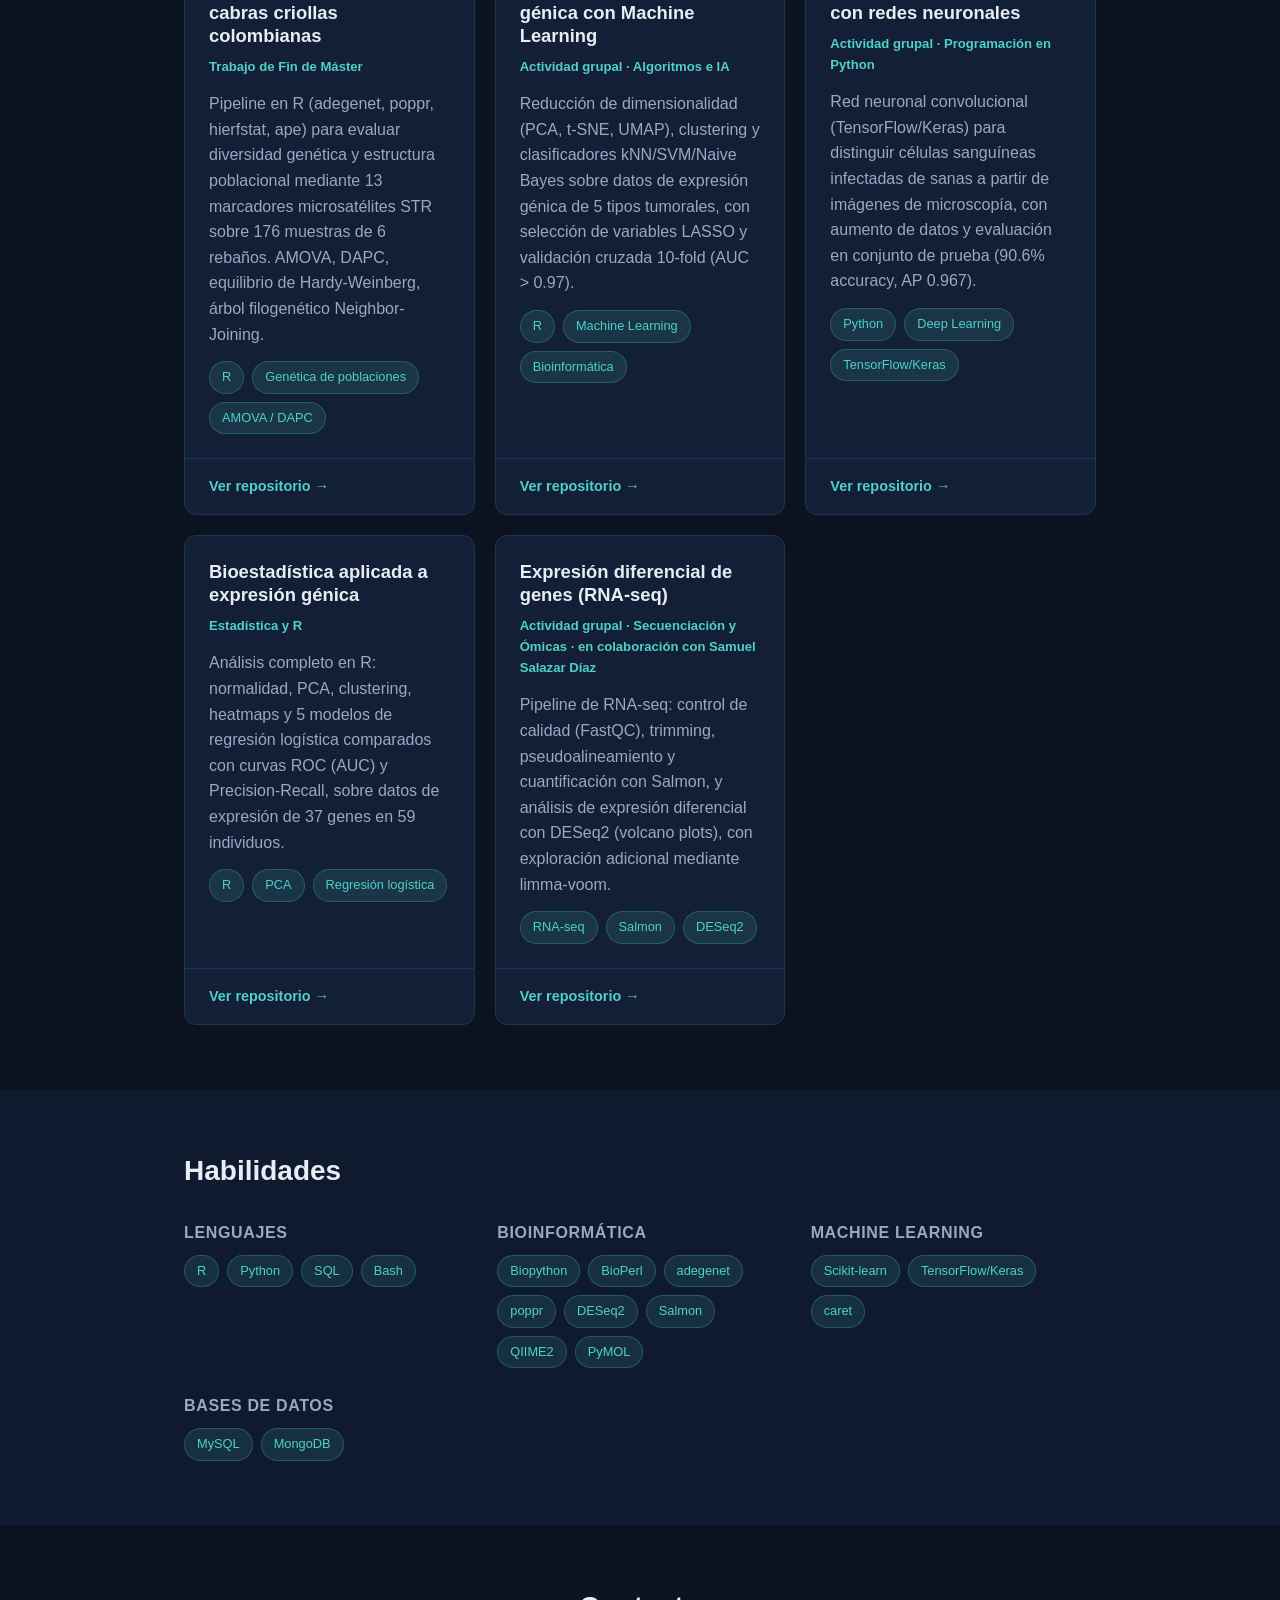
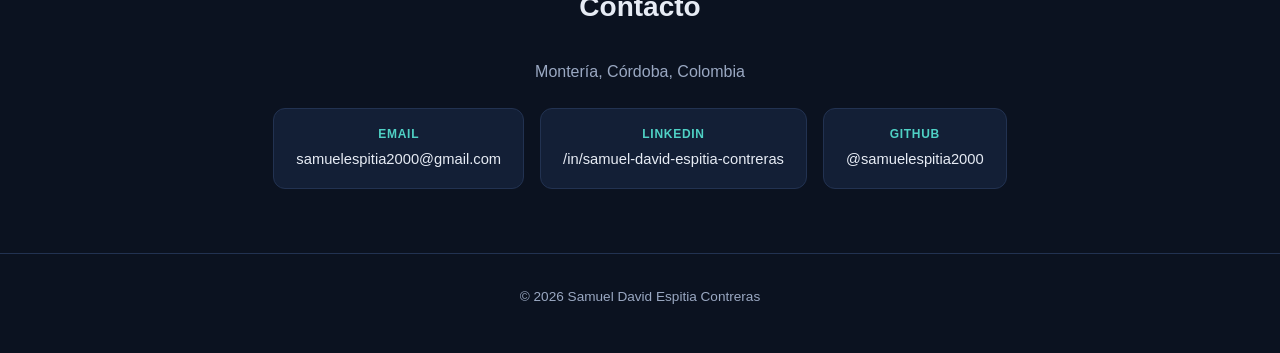
==== commit f06c781d: "agrego proyectos nuevos" ====
--- a/index.html
+++ b/index.html
@@ -158,6 +158,45 @@
           </div>
           <div class="card-footer">
             <a href="https://github.com/samuelespitia2000/clasificacion-CNN-malaria" target="_blank" rel="noopener">Ver repositorio →</a>
+          </div>
+        </article>
+
+        <article class="card">
+          <div class="card-body">
+            <h3>Bioestadística aplicada a expresión génica</h3>
+            <p class="card-tag">Estadística y R</p>
+            <p>
+              Análisis completo en R: normalidad, PCA, clustering, heatmaps y 5 modelos de regresión logística
+              comparados con curvas ROC (AUC) y Precision-Recall, sobre datos de expresión de 37 genes en 59 individuos.
+            </p>
+            <div class="tags">
+              <span class="tag">R</span>
+              <span class="tag">PCA</span>
+              <span class="tag">Regresión logística</span>
+            </div>
+          </div>
+          <div class="card-footer">
+            <a href="https://github.com/samuelespitia2000/bioestadistica-expresion-genica" target="_blank" rel="noopener">Ver repositorio →</a>
+          </div>
+        </article>
+
+        <article class="card">
+          <div class="card-body">
+            <h3>Expresión diferencial de genes (RNA-seq)</h3>
+            <p class="card-tag">Actividad grupal &middot; Secuenciación y Ómicas &middot; en colaboración con Samuel Salazar Díaz</p>
+            <p>
+              Pipeline de RNA-seq: control de calidad (FastQC), trimming, pseudoalineamiento y cuantificación con
+              Salmon, y análisis de expresión diferencial con DESeq2 (volcano plots), con exploración adicional
+              mediante limma-voom.
+            </p>
+            <div class="tags">
+              <span class="tag">RNA-seq</span>
+              <span class="tag">Salmon</span>
+              <span class="tag">DESeq2</span>
+            </div>
+          </div>
+          <div class="card-footer">
+            <a href="https://github.com/SamuelSalazar21/Analisis_expresion_diferencial_genes" target="_blank" rel="noopener">Ver repositorio →</a>
           </div>
         </article>
 
